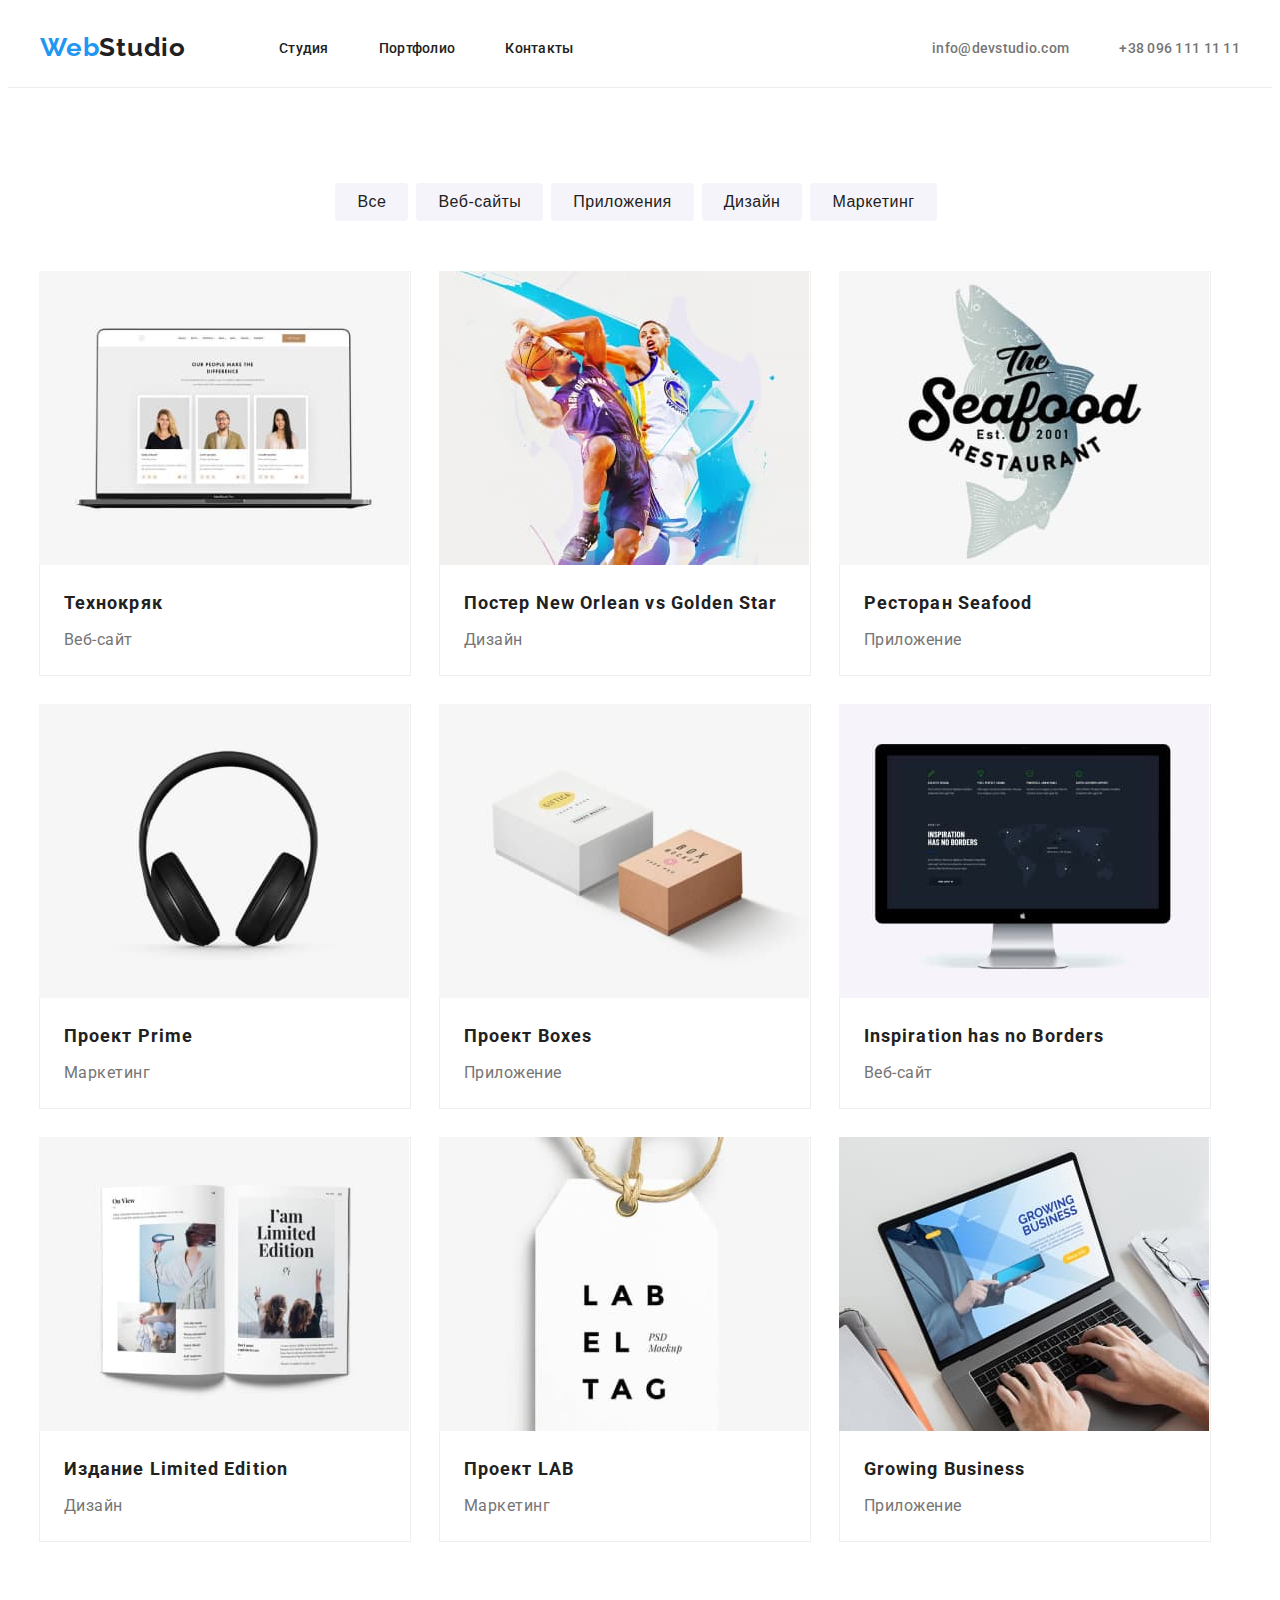
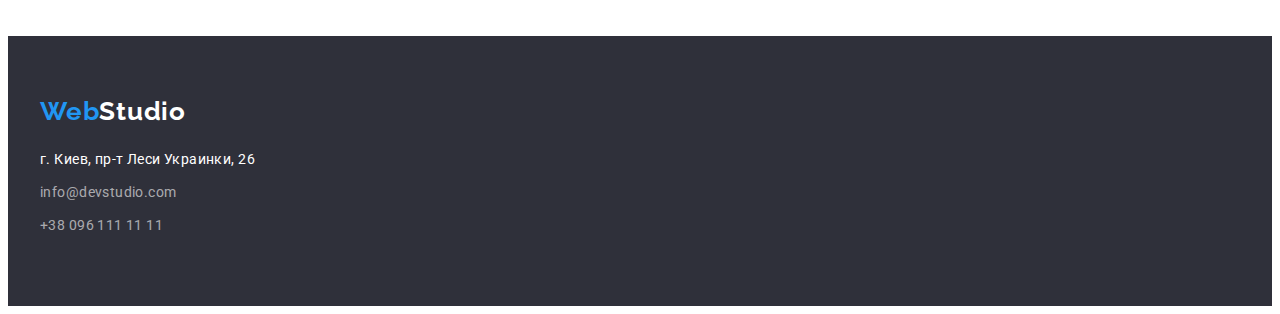
==== portfolio.html @ 7d206dc2 "create" ====
<!DOCTYPE html>
<html lang="ru">
  <head>
    <meta charset="utf-8" />
    <meta http-equiv="X-UA-Compatible" content="IE=edge" />
    <meta name="viewport" content="width=device-width, initial-scale=1.0" />
    <title>Портфолио</title>
    <link rel="preconnect" href="https://fonts.googleapis.com" />
    <link rel="preconnect" href="https://fonts.gstatic.com" crossorigin />
    <link
      href="https://fonts.googleapis.com/css2?family=Raleway:wght@700&family=Roboto:wght@400;500;700;900&display=swap"
      rel="stylesheet"
    />
    <link
      rel="stylesheet"
      href="https://cdnjs.cloudflare.com/ajax/libs/modern-normalize/1.1.0/modern-normalize.min.css"
      integrity="sha512-wpPYUAdjBVSE4KJnH1VR1HeZfpl1ub8YT/NKx4PuQ5NmX2tKuGu6U/JRp5y+Y8XG2tV+wKQpNHVUX03MfMFn9Q=="
      crossorigin="anonymous"
      referrerpolicy="no-referrer"
    />
    <link rel="stylesheet" href="./css/reset.css" />
    <link rel="stylesheet" href="./css/styles.css" />
  </head>
  <header class="header">
    <div class="container">
      <nav class="navigation">
        <a class="logo main-logo" href="./index.html">Web<span>Studio</span></a>
        <ul class="pages">
          <li><a class="page" href="./index.html">Студия</a></li>
          <li><a class="page" href="./portfolio.html">Портфолио</a></li>
          <li><a class="page" href="">Контакты</a></li>
        </ul>
      </nav>
      <ul class="header-contacts">
        <li>
          <a class="header-contact" href="mailto:info@devstudio.com"
            >info@devstudio.com</a
          >
        </li>
        <li>
          <a class="header-contact" href="tel:+380961111111"
            >+38 096 111 11 11</a
          >
        </li>
      </ul>
    </div>
  </header>
  <main>
    <section class="portfolio section">
      <div class="container">
        <h1 class="visually-hidden">Типы услуг</h1>
        <ul class="buttons-list">
          <li class="buttons-item">
            <button class="button" type="button">Все</button>
          </li>
          <li class="buttons-item">
            <button class="button" type="button">Веб-сайты</button>
          </li>
          <li class="buttons-item">
            <button class="button" type="button">Приложения</button>
          </li>
          <li class="buttons-item">
            <button class="button" type="button">Дизайн</button>
          </li>
          <li class="buttons-item">
            <button class="button" type="button">Маркетинг</button>
          </li>
        </ul>
        <h2 class="visually-hidden">Выполненные работы</h2>
        <ul class="works">
          <li class="work">
            <a href="">
              <img
                class="work-img"
                src="./images/technocrack.jpg"
                alt="Веб-сайт Технокряк"
                width="370"
                height="294"
              />
            </a>
            <div class="work-description">
              <h3 class="work-title">Технокряк</h3>
              <p class="work-type">Веб-сайт</p>
            </div>
          </li>
          <li class="work">
            <a href="">
              <img
                class="work-img"
                src="./images/poster_basketball.jpg"
                alt="Постер с баскетболистами"
                width="370"
                height="294"
              />
            </a>
            <div class="work-description">
              <h3 class="work-title">Постер New Orlean vs Golden Star</h3>
              <p class="work-type">Дизайн</p>
            </div>
          </li>
          <li class="work">
            <a href="">
              <img
                class="work-img"
                src="./images/seafood.jpg"
                alt="Seafood restaurant"
                width="370"
                height="294"
              />
            </a>
            <div class="work-description">
              <h3 class="work-title">Ресторан Seafood</h3>
              <p class="work-type">Приложение</p>
            </div>
          </li>
          <li class="work">
            <a href=""
              ><img
                class="work-img"
                src="./images/headphones.jpg"
                alt="Наушники"
                width="370"
                height="294"
            /></a>
            <div class="work-description">
              <h3 class="work-title">Проект Prime</h3>
              <p class="work-type">Маркетинг</p>
            </div>
          </li>
          <li class="work">
            <a href="">
              <img
                class="work-img"
                src="./images/boxes.jpg"
                alt="Коробки"
                width="370"
                height="294"
              />
            </a>
            <div class="work-description">
              <h3 class="work-title">Проект Boxes</h3>
              <p class="work-type">Приложение</p>
            </div>
          </li>
          <li class="work">
            <a href="">
              <img
                class="work-img"
                src="./images/inspiration.jpg"
                alt="Веб-сайт Inspiration"
                width="370"
                height="294"
              />
            </a>
            <div class="work-description">
              <h3 class="work-title">Inspiration has no Borders</h3>
              <p class="work-type">Веб-сайт</p>
            </div>
          </li>
          <li class="work">
            <a href="">
              <img
                class="work-img"
                src="./images/magazine.jpg"
                alt="Журнал"
                width="370"
                height="294"
              />
            </a>
            <div class="work-description">
              <h3 class="work-title">Издание Limited Edition</h3>
              <p class="work-type">Дизайн</p>
            </div>
          </li>
          <li class="work">
            <a href="">
              <img
                class="work-img"
                src="./images/label.jpg"
                alt="Бирка"
                width="370"
                height="294"
              />
            </a>
            <div class="work-description">
              <h3 class="work-title">Проект LAB</h3>
              <p class="work-type">Маркетинг</p>
            </div>
          </li>
          <li class="work">
            <a href="">
              <img
                class="work-img"
                src="./images/growing_business.jpg"
                alt="Приложение growing business"
                width="370"
                height="294"
              />
            </a>
            <div class="work-description">
              <h3 class="work-title">Growing Business</h3>
              <p class="work-type">Приложение</p>
            </div>
          </li>
        </ul>
      </div>
    </section>
  </main>
  <footer class="footer">
    <div class="container">
      <a href="./index.html" class="logo down-logo">Web<span>Studio</span></a>
      <address>
        <ul class="footer-contacts">
          <li>
            <a
              class="footer-contact"
              href="https://goo.gl/maps/Qa92efD1YAJftuPJ8"
              target="_blank"
              rel="noreferrer noopener"
              ><span class="address">г. Киев, пр-т Леси Украинки, 26</span>
            </a>
          </li>
          <li class="footer-contact">
            <a href="mailto:info@devstudio.com" class="footer-contact"
              >info@devstudio.com</a
            >
          </li>
          <li class="footer-contact">
            <a href="tel:+380961111111" class="footer-contact"
              >+38 096 111 11 11</a
            >
          </li>
        </ul>
      </address>
    </div>
  </footer>
</html>
---- css/styles.css ----
:root {
  --main-color: #212121;
  --accent-color: #2196f3;
  --white-color: #ffffff;
  --text-color: #757575;
  --background-color: #2f303a;
  --team-background: #f5f4fa;
  --main-font: 14px;
}

body {
  font-family: "roboto", sans-serif;
}

.visually-hidden {
  width: 1px;
  height: 1px;
  overflow: hidden;
  margin: 0;
  padding: 0;
  opacity: 0;
}

/*----------BOXES----------*/

.section {
  padding: 94px 0;
  margin: 0 0;
}

.container {
  width: 1200px;
  padding: 0 15px;
  margin: auto;
}

/*----------HEADER----------*/

.header {
  background-color: var(--white-color);
  border-bottom: solid 1px #ececec;
}

.header > .container {
  display: flex;
  justify-content: space-between;
  align-items: center;
  margin: auto;
}

.navigation {
  display: flex;
  align-items: inherit;
  padding: 24px 0;
}

.logo {
  font-family: "raleway";
  font-style: normal;
  font-weight: 700;
  font-size: 26px;
  line-height: calc(31 / 26);
  letter-spacing: 0.03em;
  color: var(--accent-color);
  margin-right: 93px;
}

.main-logo span {
  color: var(--main-color);
}

.pages {
  display: flex;
  margin: 0;
  padding: 0;
}

.pages li:last-child {
  margin: 0;
}

.page {
  font-weight: 500;
  font-size: var(--main-font);
  line-height: calc(16 / 14);
  letter-spacing: 0.02em;
  color: var(--main-color);
  margin-right: 50px;
}

.page:hover,
.page:focus {
  color: var(--accent-color);
}

.header-contacts {
  display: inline-flex;
  margin: 0;
  padding: 0;
}

.header-contact {
  font-style: normal;
  font-size: var(--main-font);
  font-weight: 500;
  line-height: calc(16 / 14);
  letter-spacing: 0.02em;
  color: var(--text-color);
}

.header-contacts li:first-child {
  margin-right: 50px;
}

.header-contact:hover,
.header-contact:focus {
  color: var(--accent-color);
}

/*----------FOOTER----------*/

.footer {
  /*цвет сделал, чтоб видеть шрифт элемента*/
  background-color: var(--background-color);
  padding: 60px 0;
}

.footer-contacts {
  margin: 0 0;
  padding: 0 0;
}

.down-logo {
  display: block;
  margin-bottom: 20px;
}

.down-logo span {
  color: var(--white-color);
}

.footer-contact {
  font-style: normal;
  font-size: var(--main-font);
  font-weight: 400;
  line-height: calc(24 / 14);
  letter-spacing: 0.03em;
  color: rgba(255, 255, 255, 0.6);
  width: 231px;
  display: block;
}

.address {
  font-style: normal;
  font-weight: 400;
  font-size: var(--main-font);
  line-height: calc(24 / 14);
  color: var(--white-color);
  display: block;
}

.footer-contact:hover,
.footer-contact:focus,
.address:hover,
.address:focus {
  color: var(--accent-color);
}

.footer-contact {
  margin-bottom: 9px;
}

.footer-contacts li:last-child {
  margin-bottom: 0;
}

/*----------HERO----------*/

.hero {
  /*цвет сделал, чтоб видеть шрифт элемента*/
  background-color: var(--background-color);
  margin: 0 0;
  text-align: center;
  padding: 200px 0;
}

.slogan {
  font-weight: 900;
  font-size: 44px;
  line-height: calc(60 / 44);
  letter-spacing: 0.06em;
  text-transform: uppercase;
  color: var(--white-color);
  text-align: center;
  width: 696px;
  margin: 0 auto 30px;
  padding: 0;
}

.to-book {
  font-weight: 700;
  font-size: 16px;
  line-height: calc(30 / 16);
  text-align: center;
  letter-spacing: 0.06em;
  color: var(--white-color);
  background: var(--accent-color);
  padding: 10px 32px;
  border-radius: 4px;
  margin: 0 auto;
}

.to-book:hover,
.to-book:focus {
  background-color: #188ce8;
}

/*----------BENEFITS----------*/

.benefits {
  background-color: var(--white-color);
}

.benefits-list {
  margin: 0 0;
  padding: 0 0;
  display: flex;
  justify-content: space-between;
}

.item {
  width: 270px;
}

.benefit {
  font-size: var(--main-font);
  line-height: calc(16 / 14);
  letter-spacing: 0.03em;
  text-transform: uppercase;
  color: var(--main-color);
  margin: 0 0 10px;
  padding: 0;
}

.description {
  font-size: var(--main-font);
  line-height: calc(24 / 14);
  letter-spacing: 0.03em;
  color: var(--text-color);
  margin: 0;
  padding: 0;
}

/*----------SKILLS----------*/

.skills {
  padding-top: 0;
  background-color: var(--white-color);
}

.skills-header {
  font-size: 36px;
  line-height: calc(42 / 36);
  text-align: center;
  letter-spacing: 0.03em;
  color: var(--main-color);
  margin: 0 0 50px;
  padding: 0 0;
}

.skills-list {
  margin: 0 0;
  padding: 0 0;
  display: flex;
  justify-content: space-between;
}

.skills-performance {
  display: block;
}

/*----------TEAM----------*/

.team {
  background-color: var(--team-background);
}

.team-header {
  font-size: 36px;
  line-height: calc(42 / 36);
  text-align: center;
  letter-spacing: 0.03em;
  color: var(--main-color);
  margin: 0 0 50px;
  padding: 0 0;
}

.cards {
  margin: 0 0;
  padding: 0 0;
  display: flex;
  justify-content: space-between;
}

.card {
  width: 270px;
  background-color: var(--white-color);
  box-shadow: 0px 1px 3px rgba(0, 0, 0, 0.12), 0px 1px 1px rgba(0, 0, 0, 0.14),
    0px 2px 1px rgba(0, 0, 0, 0.2);
  border-radius: 0px 0px 4px 4px;
  margin: 0 0;
  padding: 0 0;
}

.team-img {
  display: block;
}

.member {
  padding: 30px 0;
  text-align: center;
}

.name {
  font-weight: 500;
  font-size: 16px;
  line-height: calc(19 / 16);
  text-align: center;
  letter-spacing: 0.03em;
  color: var(--main-color);
  margin: 0 0 10px;
  padding: 0 0;
}

.role {
  font-size: 16px;
  line-height: calc(19 / 16);
  text-align: center;
  letter-spacing: 0.03em;
  color: var(--text-color);
  margin: 0 0;
  padding: 0 0;
}

/*--------------------PORTFOLIO-PAGE--------------------*/

/*----------BUTTONS-----------*/

.buttons-list {
  margin: 0 0;
  padding: 0 0;
  display: flex;
  justify-content: center;
}

.buttons-item {
  margin-right: 8px;
}

.buttons li:last-child {
  margin-right: 0;
}

.button {
  font-weight: 500;
  font-size: 16px;
  line-height: calc(26 / 16);
  text-align: center;
  letter-spacing: 0.03em;
  color: var(--main-color);
  background: #f5f4fa;
  padding: 6px 22px;
  border-radius: 4px;
  margin-bottom: 50px;
}

.button:hover,
.button:focus {
  background: var(--accent-color);
  color: var(--white-color);
}

/*----------WORKS----------*/

.works {
  width: inherit;
  display: flex;
  flex-wrap: wrap;
  margin-left: -29px;
  margin-top: -29px;
  margin-bottom: 0;
  margin-right: 0;
  padding: 0 0;
}

.work {
  background-color: var(--white-color);
  border: 1px solid #eeeeee;
  width: 370px;
  padding: 0 0;
  margin-left: 28px;
  margin-top: 28px;
  flex-basis: calc((100% - 90px) / 3);
}

.work-img {
  display: block;
  margin: -1px 0 0 -1px;
}

.work-description {
  padding: 20px 24px;
}

.work-title {
  font-size: 18px;
  line-height: calc(36 / 18);
  letter-spacing: 0.06em;
  color: var(--main-color);
  margin: 0 0 4px;
  padding: 0 0;
}

.work-type {
  font-size: 16px;
  line-height: calc(30 / 16);
  letter-spacing: 0.03em;
  color: var(--text-color);
  margin: 0 0;
}
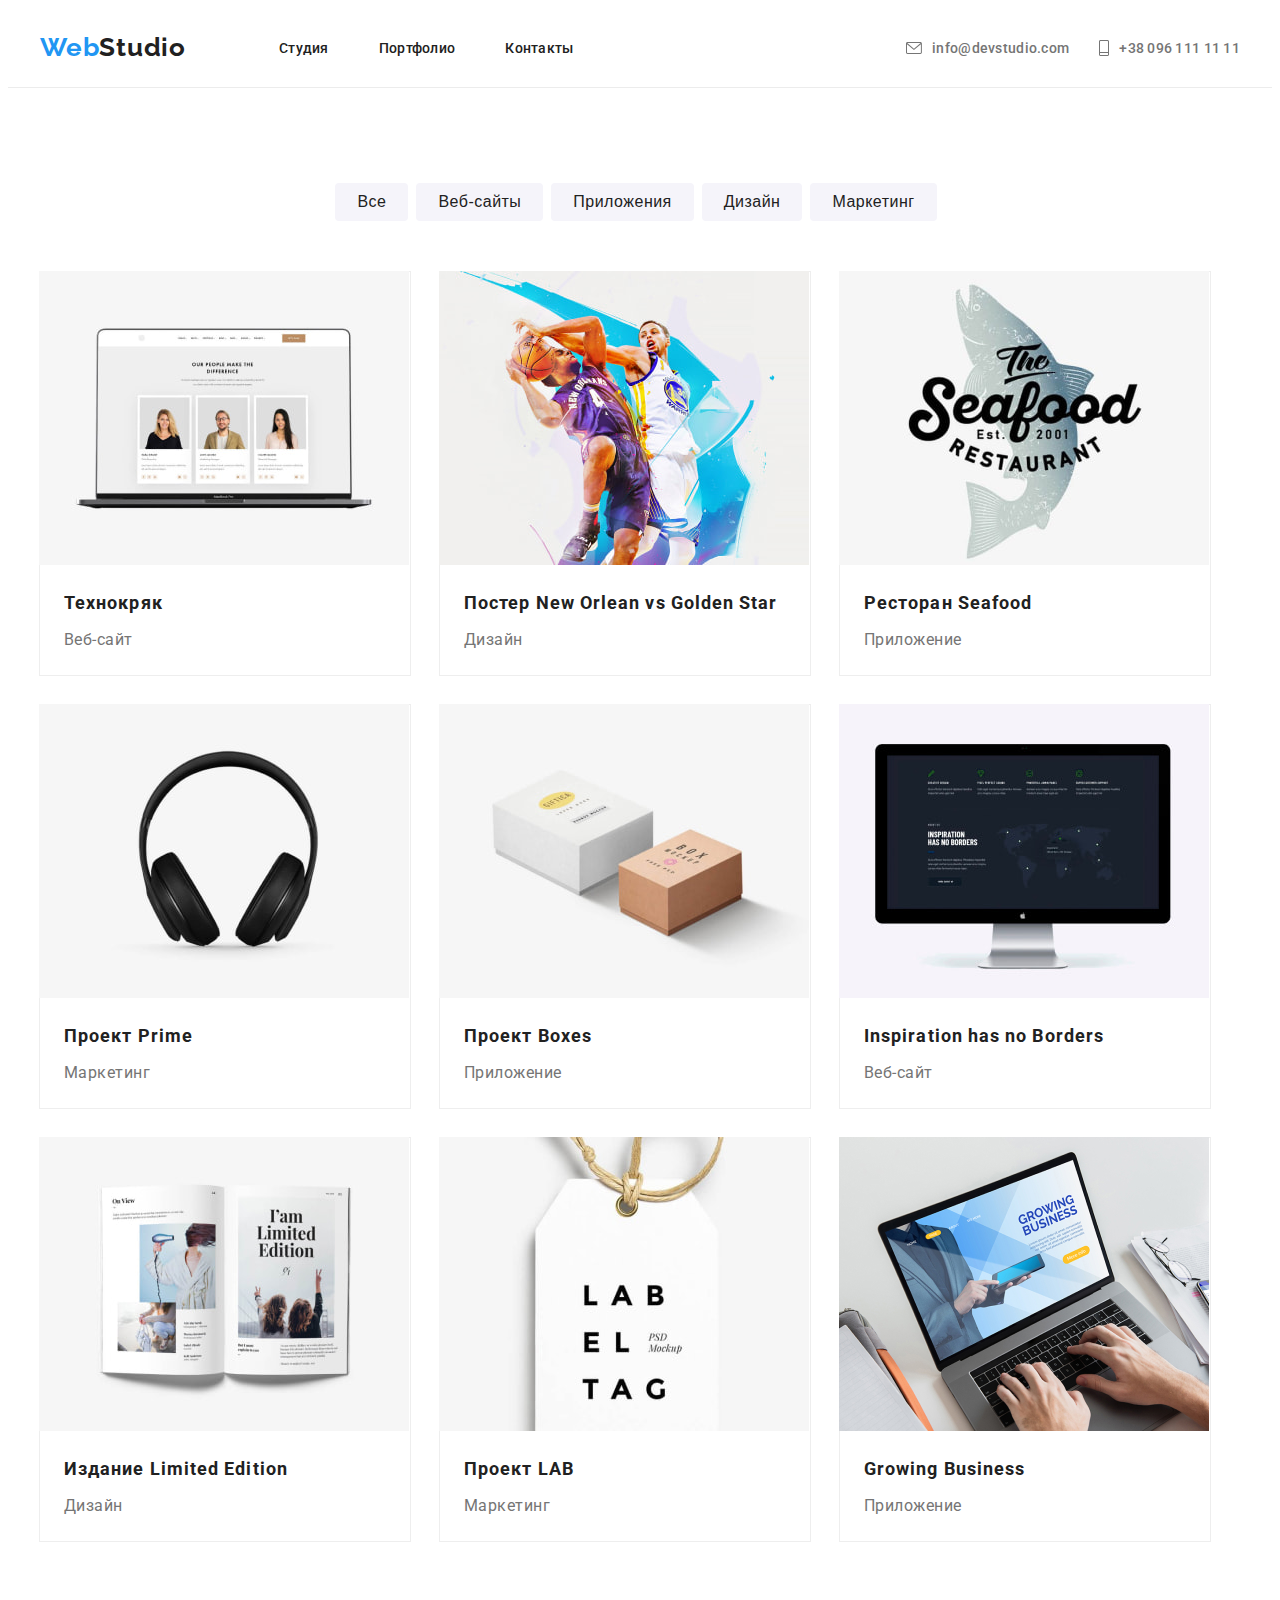
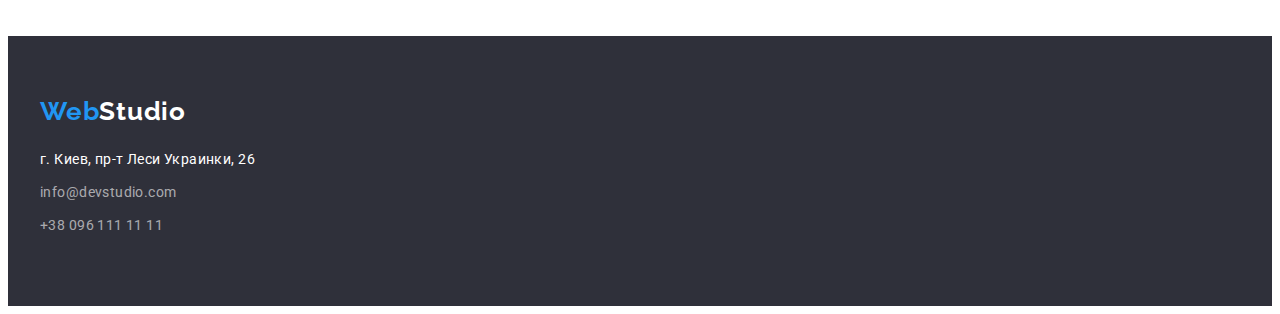
==== commit 0769b710: "start" ====
--- a/portfolio.html
+++ b/portfolio.html
@@ -26,20 +26,30 @@
       <nav class="navigation">
         <a class="logo main-logo" href="./index.html">Web<span>Studio</span></a>
         <ul class="pages">
-          <li><a class="page" href="./index.html">Студия</a></li>
-          <li><a class="page" href="./portfolio.html">Портфолио</a></li>
-          <li><a class="page" href="">Контакты</a></li>
+          <li class="page">
+            <a class="page-link" href="./index.html">Студия</a>
+          </li>
+          <li class="page">
+            <a class="page-link" href="./portfolio.html">Портфолио</a>
+          </li>
+          <li class="page"><a class="page-link" href="">Контакты</a></li>
         </ul>
       </nav>
       <ul class="header-contacts">
-        <li>
-          <a class="header-contact" href="mailto:info@devstudio.com"
-            >info@devstudio.com</a
+        <li class="header-contacts-item">
+          <a class="header-contact" href="mailto:info@devstudio.com">
+            <svg class="contact-icon" width="16" height="12">
+              <use href="./images/symbol-defs.svg#mail"></use>
+            </svg>
+            info@devstudio.com</a
           >
         </li>
-        <li>
-          <a class="header-contact" href="tel:+380961111111"
-            >+38 096 111 11 11</a
+        <li class="header-contacts-item">
+          <a class="header-contact" href="tel:+380961111111">
+            <svg class="contact-icon" width="10" height="16">
+              <use href="./images/symbol-defs.svg#phone"></use>
+            </svg>
+            +38 096 111 11 11</a
           >
         </li>
       </ul>
@@ -69,134 +79,153 @@
         <h2 class="visually-hidden">Выполненные работы</h2>
         <ul class="works">
           <li class="work">
-            <a href="">
-              <img
-                class="work-img"
-                src="./images/technocrack.jpg"
-                alt="Веб-сайт Технокряк"
-                width="370"
-                height="294"
-              />
-            </a>
+            <div>
+              <a href="">
+                <img
+                  class="work-img"
+                  src="./images/technocrack.jpg"
+                  alt="Веб-сайт Технокряк"
+                  width="370"
+                  height="294"
+                />
+              </a>
+            </div>
             <div class="work-description">
               <h3 class="work-title">Технокряк</h3>
               <p class="work-type">Веб-сайт</p>
             </div>
           </li>
           <li class="work">
-            <a href="">
-              <img
-                class="work-img"
-                src="./images/poster_basketball.jpg"
-                alt="Постер с баскетболистами"
-                width="370"
-                height="294"
-              />
-            </a>
+            <div>
+              <a href="">
+                <img
+                  class="work-img"
+                  src="./images/poster_basketball.jpg"
+                  alt="Постер с баскетболистами"
+                  width="370"
+                  height="294"
+                />
+              </a>
+            </div>
             <div class="work-description">
               <h3 class="work-title">Постер New Orlean vs Golden Star</h3>
               <p class="work-type">Дизайн</p>
             </div>
           </li>
           <li class="work">
-            <a href="">
-              <img
-                class="work-img"
-                src="./images/seafood.jpg"
-                alt="Seafood restaurant"
-                width="370"
-                height="294"
-              />
-            </a>
+            <div>
+              <a href="">
+                <img
+                  class="work-img"
+                  src="./images/seafood.jpg"
+                  alt="Seafood restaurant"
+                  width="370"
+                  height="294"
+                />
+              </a>
+            </div>
             <div class="work-description">
               <h3 class="work-title">Ресторан Seafood</h3>
               <p class="work-type">Приложение</p>
             </div>
           </li>
           <li class="work">
-            <a href=""
-              ><img
-                class="work-img"
-                src="./images/headphones.jpg"
-                alt="Наушники"
-                width="370"
-                height="294"
-            /></a>
+            <div>
+              <a href="">
+                <img
+                  class="work-img"
+                  src="./images/headphones.jpg"
+                  alt="Наушники"
+                  width="370"
+                  height="294"
+                />
+              </a>
+            </div>
             <div class="work-description">
               <h3 class="work-title">Проект Prime</h3>
               <p class="work-type">Маркетинг</p>
             </div>
           </li>
           <li class="work">
-            <a href="">
-              <img
-                class="work-img"
-                src="./images/boxes.jpg"
-                alt="Коробки"
-                width="370"
-                height="294"
-              />
-            </a>
+            <div>
+              <a href="">
+                <img
+                  class="work-img"
+                  src="./images/boxes.jpg"
+                  alt="Коробки"
+                  width="370"
+                  height="294"
+                />
+              </a>
+            </div>
             <div class="work-description">
               <h3 class="work-title">Проект Boxes</h3>
               <p class="work-type">Приложение</p>
             </div>
           </li>
           <li class="work">
-            <a href="">
-              <img
-                class="work-img"
-                src="./images/inspiration.jpg"
-                alt="Веб-сайт Inspiration"
-                width="370"
-                height="294"
-              />
-            </a>
+            <div>
+              <a href="">
+                <img
+                  class="work-img"
+                  src="./images/inspiration.jpg"
+                  alt="Веб-сайт Inspiration"
+                  width="370"
+                  height="294"
+                />
+              </a>
+            </div>
             <div class="work-description">
               <h3 class="work-title">Inspiration has no Borders</h3>
               <p class="work-type">Веб-сайт</p>
             </div>
           </li>
           <li class="work">
-            <a href="">
-              <img
-                class="work-img"
-                src="./images/magazine.jpg"
-                alt="Журнал"
-                width="370"
-                height="294"
-              />
-            </a>
+            <div>
+              <a href="">
+                <img
+                  class="work-img"
+                  src="./images/magazine.jpg"
+                  alt="Журнал"
+                  width="370"
+                  height="294"
+                />
+              </a>
+            </div>
             <div class="work-description">
               <h3 class="work-title">Издание Limited Edition</h3>
               <p class="work-type">Дизайн</p>
             </div>
           </li>
           <li class="work">
-            <a href="">
-              <img
-                class="work-img"
-                src="./images/label.jpg"
-                alt="Бирка"
-                width="370"
-                height="294"
-              />
-            </a>
+            <div>
+              <a href="">
+                <img
+                  class="work-img"
+                  src="./images/label.jpg"
+                  alt="Бирка"
+                  width="370"
+                  height="294"
+                />
+              </a>
+            </div>
             <div class="work-description">
               <h3 class="work-title">Проект LAB</h3>
               <p class="work-type">Маркетинг</p>
             </div>
           </li>
           <li class="work">
-            <a href="">
-              <img
-                class="work-img"
-                src="./images/growing_business.jpg"
-                alt="Приложение growing business"
-                width="370"
-                height="294"
-              />
-            </a>
+            <div>
+              <a href="">
+                <img
+                  class="work-img"
+                  src="./images/growing_business.jpg"
+                  alt="Приложение growing business"
+                  width="370"
+                  height="294"
+                />
+              </a>
+            </div>
             <div class="work-description">
               <h3 class="work-title">Growing Business</h3>
               <p class="work-type">Приложение</p>
@@ -208,7 +237,7 @@
   </main>
   <footer class="footer">
     <div class="container">
-      <a href="./index.html" class="logo down-logo">Web<span>Studio</span></a>
+      <a class="logo down-logo" href="./index.html">Web<span>Studio</span></a>
       <address>
         <ul class="footer-contacts">
           <li>
@@ -221,12 +250,12 @@
             </a>
           </li>
           <li class="footer-contact">
-            <a href="mailto:info@devstudio.com" class="footer-contact"
+            <a class="footer-contact" href="mailto:info@devstudio.com"
               >info@devstudio.com</a
             >
           </li>
           <li class="footer-contact">
-            <a href="tel:+380961111111" class="footer-contact"
+            <a class="footer-contact" href="tel:+380961111111"
               >+38 096 111 11 11</a
             >
           </li>
--- a/css/styles.css
+++ b/css/styles.css
@@ -31,7 +31,7 @@
 .container {
   width: 1200px;
   padding: 0 15px;
-  margin: auto;
+  margin: 0 auto;
 }
 
 /*----------HEADER----------*/
@@ -55,6 +55,7 @@
 }
 
 .logo {
+  margin-right: 93px;
   font-family: "raleway";
   font-style: normal;
   font-weight: 700;
@@ -62,7 +63,6 @@
   line-height: calc(31 / 26);
   letter-spacing: 0.03em;
   color: var(--accent-color);
-  margin-right: 93px;
 }
 
 .main-logo span {
@@ -75,41 +75,48 @@
   padding: 0;
 }
 
-.pages li:last-child {
-  margin: 0;
-}
-
-.page {
+.pages :not(:last-child) {
+  margin-right: 50px;
+}
+.page-link {
+  display: block;
   font-weight: 500;
   font-size: var(--main-font);
   line-height: calc(16 / 14);
   letter-spacing: 0.02em;
   color: var(--main-color);
-  margin-right: 50px;
-}
-
-.page:hover,
-.page:focus {
+}
+
+.page-link:hover,
+.page-link:focus {
   color: var(--accent-color);
 }
 
 .header-contacts {
-  display: inline-flex;
+  display: flex;
   margin: 0;
   padding: 0;
 }
 
+.header-contacts :not(:last-child) {
+  margin-right: 30px;
+}
+.contact-icon {
+  display: block;
+  margin-right: 10px;
+  fill: currentColor;
+}
+
 .header-contact {
+  display: flex;
+  align-items: center;
   font-style: normal;
   font-size: var(--main-font);
   font-weight: 500;
   line-height: calc(16 / 14);
   letter-spacing: 0.02em;
+  text-align: center;
   color: var(--text-color);
-}
-
-.header-contacts li:first-child {
-  margin-right: 50px;
 }
 
 .header-contact:hover,
@@ -120,9 +127,8 @@
 /*----------FOOTER----------*/
 
 .footer {
-  /*цвет сделал, чтоб видеть шрифт элемента*/
+  padding: 60px 0;
   background-color: var(--background-color);
-  padding: 60px 0;
 }
 
 .footer-contacts {
@@ -140,23 +146,23 @@
 }
 
 .footer-contact {
+  display: block;
+  width: 231px;
   font-style: normal;
   font-size: var(--main-font);
   font-weight: 400;
   line-height: calc(24 / 14);
   letter-spacing: 0.03em;
   color: rgba(255, 255, 255, 0.6);
-  width: 231px;
-  display: block;
 }
 
 .address {
+  display: block;
   font-style: normal;
   font-weight: 400;
   font-size: var(--main-font);
   line-height: calc(24 / 14);
   color: var(--white-color);
-  display: block;
 }
 
 .footer-contact:hover,
@@ -177,14 +183,21 @@
 /*----------HERO----------*/
 
 .hero {
-  /*цвет сделал, чтоб видеть шрифт элемента*/
+  margin: 0 0;
+  padding: 200px 0;
   background-color: var(--background-color);
-  margin: 0 0;
-  text-align: center;
-  padding: 200px 0;
+  background-image: url(../images/hero-bg.jpg),
+    linear-gradient(rgba(47, 48, 58, 0.4), rgba(47, 48, 58, 0.4));
+  background-repeat: no-repeat;
+  background-position: center;
+  background-size: 1600px cover;
+  text-align: center;
 }
 
 .slogan {
+  max-width: 696px;
+  margin: 0 auto 30px;
+  padding: 0;
   font-weight: 900;
   font-size: 44px;
   line-height: calc(60 / 44);
@@ -192,12 +205,11 @@
   text-transform: uppercase;
   color: var(--white-color);
   text-align: center;
-  width: 696px;
-  margin: 0 auto 30px;
-  padding: 0;
 }
 
 .to-book {
+  padding: 10px 32px;
+  margin: 0 auto;
   font-weight: 700;
   font-size: 16px;
   line-height: calc(30 / 16);
@@ -205,9 +217,7 @@
   letter-spacing: 0.06em;
   color: var(--white-color);
   background: var(--accent-color);
-  padding: 10px 32px;
   border-radius: 4px;
-  margin: 0 auto;
 }
 
 .to-book:hover,
@@ -228,27 +238,41 @@
   justify-content: space-between;
 }
 
-.item {
+.benefits-item {
   width: 270px;
 }
 
+.benefits-card {
+  display: flex;
+  width: 270px;
+  height: 120px;
+  margin-bottom: 30px;
+  background-color: var(--team-background);
+  border-radius: 4px;
+}
+
+.benefits-icon {
+  display: block;
+  margin: auto;
+}
+
 .benefit {
+  margin: 0 0 10px;
+  padding: 0;
   font-size: var(--main-font);
   line-height: calc(16 / 14);
   letter-spacing: 0.03em;
   text-transform: uppercase;
   color: var(--main-color);
-  margin: 0 0 10px;
-  padding: 0;
 }
 
 .description {
+  margin: 0;
+  padding: 0;
   font-size: var(--main-font);
   line-height: calc(24 / 14);
   letter-spacing: 0.03em;
   color: var(--text-color);
-  margin: 0;
-  padding: 0;
 }
 
 /*----------SKILLS----------*/
@@ -259,13 +283,13 @@
 }
 
 .skills-header {
+  margin: 0 0 50px;
+  padding: 0 0;
   font-size: 36px;
   line-height: calc(42 / 36);
   text-align: center;
   letter-spacing: 0.03em;
   color: var(--main-color);
-  margin: 0 0 50px;
-  padding: 0 0;
 }
 
 .skills-list {
@@ -286,13 +310,13 @@
 }
 
 .team-header {
+  margin: 0 0 50px;
+  padding: 0 0;
   font-size: 36px;
   line-height: calc(42 / 36);
   text-align: center;
   letter-spacing: 0.03em;
   color: var(--main-color);
-  margin: 0 0 50px;
-  padding: 0 0;
 }
 
 .cards {
@@ -303,43 +327,43 @@
 }
 
 .card {
+  margin: 0 0;
+  padding: 0 0;
   width: 270px;
   background-color: var(--white-color);
   box-shadow: 0px 1px 3px rgba(0, 0, 0, 0.12), 0px 1px 1px rgba(0, 0, 0, 0.14),
     0px 2px 1px rgba(0, 0, 0, 0.2);
   border-radius: 0px 0px 4px 4px;
-  margin: 0 0;
-  padding: 0 0;
 }
 
 .team-img {
   display: block;
 }
 
-.member {
+.team-mate {
   padding: 30px 0;
   text-align: center;
 }
 
 .name {
+  margin: 0 0 10px;
+  padding: 0 0;
   font-weight: 500;
   font-size: 16px;
   line-height: calc(19 / 16);
   text-align: center;
   letter-spacing: 0.03em;
   color: var(--main-color);
-  margin: 0 0 10px;
-  padding: 0 0;
 }
 
 .role {
+  margin: 0 0;
+  padding: 0 0;
   font-size: 16px;
   line-height: calc(19 / 16);
   text-align: center;
   letter-spacing: 0.03em;
   color: var(--text-color);
-  margin: 0 0;
-  padding: 0 0;
 }
 
 /*--------------------PORTFOLIO-PAGE--------------------*/
@@ -362,6 +386,8 @@
 }
 
 .button {
+  padding: 6px 22px;
+  margin-bottom: 50px;
   font-weight: 500;
   font-size: 16px;
   line-height: calc(26 / 16);
@@ -369,9 +395,7 @@
   letter-spacing: 0.03em;
   color: var(--main-color);
   background: #f5f4fa;
-  padding: 6px 22px;
   border-radius: 4px;
-  margin-bottom: 50px;
 }
 
 .button:hover,
@@ -394,13 +418,13 @@
 }
 
 .work {
-  background-color: var(--white-color);
-  border: 1px solid #eeeeee;
   width: 370px;
   padding: 0 0;
   margin-left: 28px;
   margin-top: 28px;
   flex-basis: calc((100% - 90px) / 3);
+  background-color: var(--white-color);
+  border: 1px solid #eeeeee;
 }
 
 .work-img {
@@ -413,18 +437,18 @@
 }
 
 .work-title {
+  margin: 0 0 4px;
+  padding: 0 0;
   font-size: 18px;
   line-height: calc(36 / 18);
   letter-spacing: 0.06em;
   color: var(--main-color);
-  margin: 0 0 4px;
-  padding: 0 0;
 }
 
 .work-type {
+  margin: 0 0;
   font-size: 16px;
   line-height: calc(30 / 16);
   letter-spacing: 0.03em;
   color: var(--text-color);
-  margin: 0 0;
-}
+}
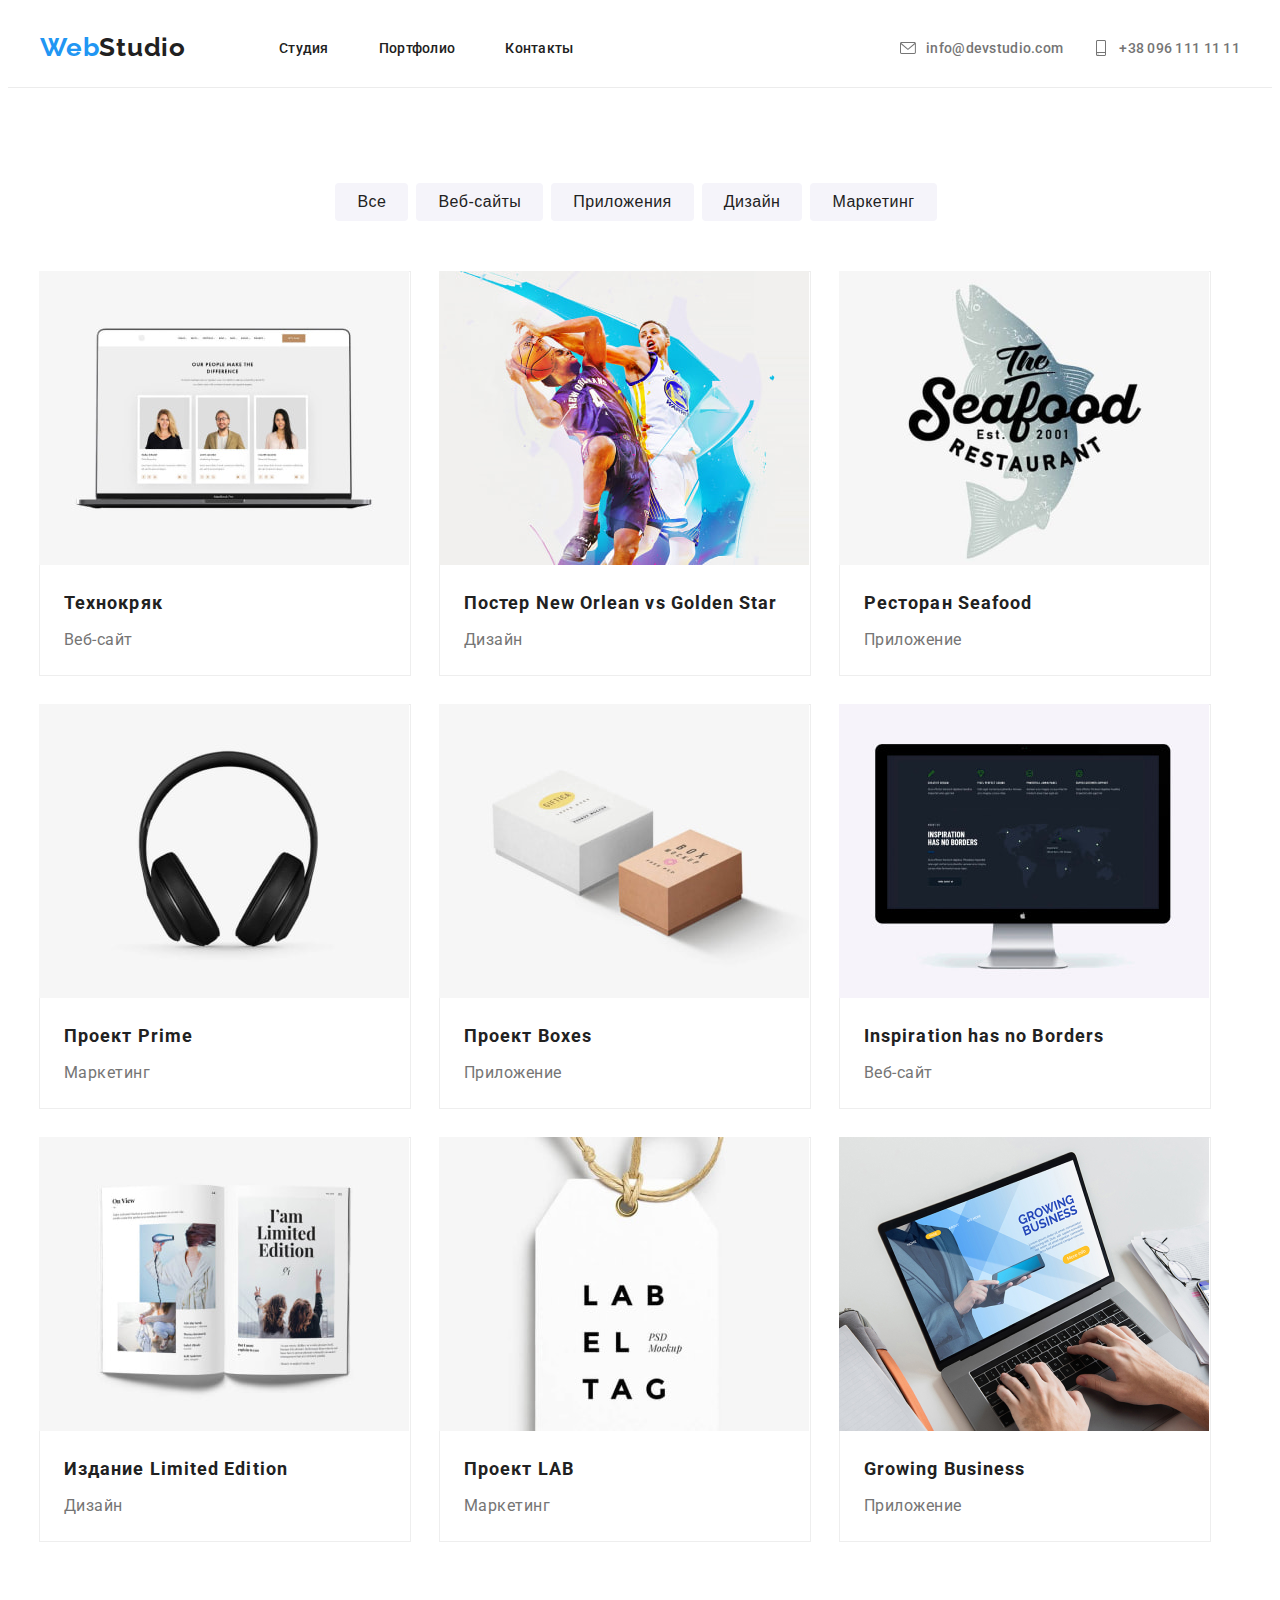
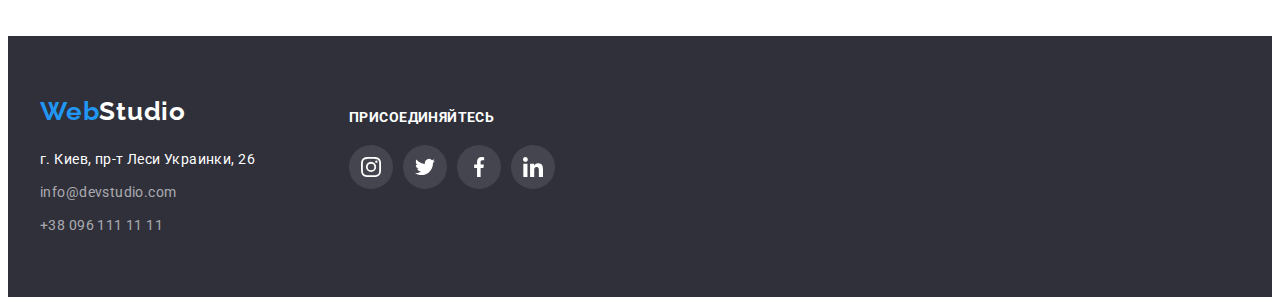
==== commit 6c8d7049: "Для сдачи ДЗ" ====
--- a/portfolio.html
+++ b/portfolio.html
@@ -37,17 +37,16 @@
       </nav>
       <ul class="header-contacts">
         <li class="header-contacts-item">
-          <a class="header-contact" href="mailto:info@devstudio.com">
-            <svg class="contact-icon" width="16" height="12">
-              <use href="./images/symbol-defs.svg#mail"></use>
-            </svg>
-            info@devstudio.com</a
+          <a class="header-contact" href="mailto:info@devstudio.com"
+            ><svg class="contact-icon">
+              <use href="./images/icons.svg#mail"></use></svg
+            >info@devstudio.com</a
           >
         </li>
         <li class="header-contacts-item">
-          <a class="header-contact" href="tel:+380961111111">
-            <svg class="contact-icon" width="10" height="16">
-              <use href="./images/symbol-defs.svg#phone"></use>
+          <a class="header-contact" href="tel:+380961111111"
+            ><svg class="contact-icon">
+              <use href="./images/icons.svg#phone"></use>
             </svg>
             +38 096 111 11 11</a
           >
@@ -236,31 +235,83 @@
     </section>
   </main>
   <footer class="footer">
-    <div class="container">
-      <a class="logo down-logo" href="./index.html">Web<span>Studio</span></a>
-      <address>
-        <ul class="footer-contacts">
-          <li>
+    <div class="container footer-container">
+      <div>
+        <a class="logo down-logo" href="./index.html">Web<span>Studio</span></a>
+        <address>
+          <ul class="footer-contacts">
+            <li class="footer-contacts-item">
+              <a
+                class="footer-contact"
+                href="https://goo.gl/maps/Qa92efD1YAJftuPJ8"
+                target="_blank"
+                rel="noreferrer noopener"
+                ><span class="address">г. Киев, пр-т Леси Украинки, 26</span>
+              </a>
+            </li>
+            <li class="footer-contacts-item">
+              <a class="footer-contact" href="mailto:info@devstudio.com">info@devstudio.com</a>
+            </li>
+            <li class="footer-contacts-item">
+              <a class="footer-contact" href="tel:+380961111111">+38 096 111 11 11</a>
+            </li>
+          </ul>
+        </address>
+      </div>
+      <div class="footer-social-links">
+        <h2 class="visually-hidden">Социальные сети</h2>
+        <h3 class="footer-header">присоединяйтесь</h3>
+        <ul class="footer-links">
+          <li class="footer-links-item">
             <a
-              class="footer-contact"
-              href="https://goo.gl/maps/Qa92efD1YAJftuPJ8"
+              class="footer-link"
+              href="https://www.instagram.com/"
               target="_blank"
               rel="noreferrer noopener"
-              ><span class="address">г. Киев, пр-т Леси Украинки, 26</span>
+            >
+              <svg class="social-link" width="20" height="20">
+                <use href="./images/icons.svg#instagram"></use>
+              </svg>
             </a>
           </li>
-          <li class="footer-contact">
-            <a class="footer-contact" href="mailto:info@devstudio.com"
-              >info@devstudio.com</a
+          <li class="footer-links-item">
+            <a
+              class="footer-link"
+              href="https://twitter.com/"
+              target="_blank"
+              rel="noreferrer noopener"
             >
-          </li>
-          <li class="footer-contact">
-            <a class="footer-contact" href="tel:+380961111111"
-              >+38 096 111 11 11</a
+              <svg class="social-link" width="20" height="20">
+                <use href="./images/icons.svg#twitter"></use>
+              </svg>
+            </a>
+          </li>
+          <li class="footer-links-item">
+            <a
+              class="footer-link"
+              href="https://www.facebook.com/"
+              target="_blank"
+              rel="noreferrer noopener"
             >
+              <svg class="social-link" width="20" height="20">
+                <use href="./images/icons.svg#facebook"></use>
+              </svg>
+            </a>
+          </li>
+          <li class="footer-links-item">
+            <a
+              class="footer-link"
+              href="https://www.linkedin.com/"
+              target="_blank"
+              rel="noreferrer noopener"
+            >
+              <svg class="social-link" width="20" height="20">
+                <use href="./images/icons.svg#linkedin"></use>
+              </svg>
+            </a>
           </li>
         </ul>
-      </address>
+      </div>
     </div>
   </footer>
 </html>
--- a/css/styles.css
+++ b/css/styles.css
@@ -5,11 +5,12 @@
   --text-color: #757575;
   --background-color: #2f303a;
   --team-background: #f5f4fa;
+  --icons-fill: #afb1b8;
   --main-font: 14px;
 }
 
 body {
-  font-family: "roboto", sans-serif;
+  font-family: 'roboto', sans-serif;
 }
 
 .visually-hidden {
@@ -56,7 +57,7 @@
 
 .logo {
   margin-right: 93px;
-  font-family: "raleway";
+  font-family: 'raleway';
   font-style: normal;
   font-weight: 700;
   font-size: 26px;
@@ -102,7 +103,8 @@
   margin-right: 30px;
 }
 .contact-icon {
-  display: block;
+  max-width: 16px;
+  max-height: 16px;
   margin-right: 10px;
   fill: currentColor;
 }
@@ -129,6 +131,10 @@
 .footer {
   padding: 60px 0;
   background-color: var(--background-color);
+}
+
+.footer-container {
+  display: flex;
 }
 
 .footer-contacts {
@@ -172,12 +178,52 @@
   color: var(--accent-color);
 }
 
+.footer-contacts :not(:last-child) {
+  margin-bottom: 9px;
+}
+
 .footer-contact {
-  margin-bottom: 9px;
-}
-
-.footer-contacts li:last-child {
-  margin-bottom: 0;
+  display: block;
+}
+
+.footer-social-links {
+  margin-top: 12px;
+  margin-left: 70px;
+}
+.footer-header {
+  margin: 0 0 20px;
+  padding: 0;
+  font-size: var(--main-font);
+  line-height: calc(16 / 14);
+  letter-spacing: 0.03em;
+  text-transform: uppercase;
+  color: var(--white-color);
+}
+
+.footer-links {
+  display: flex;
+  justify-content: center;
+  margin: 0;
+  padding: 0;
+}
+
+.footer-links :not(:last-child) {
+  margin-right: 10px;
+}
+
+.footer-link {
+  display: flex;
+  width: 44px;
+  height: 44px;
+  border-radius: 50%;
+  background-color: rgba(255, 255, 255, 0.1);
+  color: var(--white-color);
+}
+
+.footer-link:hover,
+.footer-link:focus {
+  background-color: var(--accent-color);
+  color: var(--white-color);
 }
 
 /*----------HERO----------*/
@@ -190,7 +236,7 @@
     linear-gradient(rgba(47, 48, 58, 0.4), rgba(47, 48, 58, 0.4));
   background-repeat: no-repeat;
   background-position: center;
-  background-size: 1600px cover;
+  background-size: 1600px;
   text-align: center;
 }
 
@@ -252,7 +298,8 @@
 }
 
 .benefits-icon {
-  display: block;
+  max-width: 70px;
+  max-height: 70px;
   margin: auto;
 }
 
@@ -357,13 +404,83 @@
 }
 
 .role {
-  margin: 0 0;
+  margin: 0 0 16px;
   padding: 0 0;
   font-size: 16px;
   line-height: calc(19 / 16);
   text-align: center;
   letter-spacing: 0.03em;
   color: var(--text-color);
+}
+
+.team-links {
+  display: flex;
+  justify-content: center;
+  margin: 0;
+  padding: 0;
+}
+
+.team-links :not(:last-child) {
+  margin-right: 10px;
+}
+
+.team-link {
+  display: flex;
+  width: 44px;
+  height: 44px;
+  border-radius: 50%;
+  color: var(--icons-fill);
+}
+
+.team-link:hover,
+.team-link:focus {
+  background-color: var(--accent-color);
+  color: var(--white-color);
+}
+
+.social-link {
+  margin: auto;
+  fill: currentColor;
+}
+
+/*----------CLIENTS----------*/
+
+.clients {
+}
+
+.clients-header {
+  margin: 0 0 50px;
+  padding: 0 0;
+  font-size: 36px;
+  line-height: calc(42 / 36);
+  text-align: center;
+  letter-spacing: 0.03em;
+  color: var(--main-color);
+}
+
+.clients-list {
+  margin: 0;
+  padding: 0;
+  display: flex;
+  justify-content: space-between;
+}
+
+.clients-link {
+  display: block;
+  padding: 16px 32px;
+  border: 1px solid var(--icons-fill);
+  border-radius: 4px;
+  color: var(--icons-fill);
+}
+
+.clients-link:hover,
+.clients-link:focus {
+  border: 1px solid var(--accent-color);
+  color: var(--accent-color);
+}
+
+.clients-icon {
+  fill: currentColor;
 }
 
 /*--------------------PORTFOLIO-PAGE--------------------*/
@@ -402,6 +519,8 @@
 .button:focus {
   background: var(--accent-color);
   color: var(--white-color);
+  box-shadow: 0px 3px 1px rgba(0, 0, 0, 0.1), 0px 1px 2px rgba(0, 0, 0, 0.08),
+    0px 2px 2px rgba(0, 0, 0, 0.12);
 }
 
 /*----------WORKS----------*/
@@ -427,6 +546,11 @@
   border: 1px solid #eeeeee;
 }
 
+.work:hover {
+  box-shadow: 0px 1px 1px rgba(0, 0, 0, 0.12), 0px 4px 4px rgba(0, 0, 0, 0.06),
+    1px 4px 6px rgba(0, 0, 0, 0.16);
+}
+
 .work-img {
   display: block;
   margin: -1px 0 0 -1px;
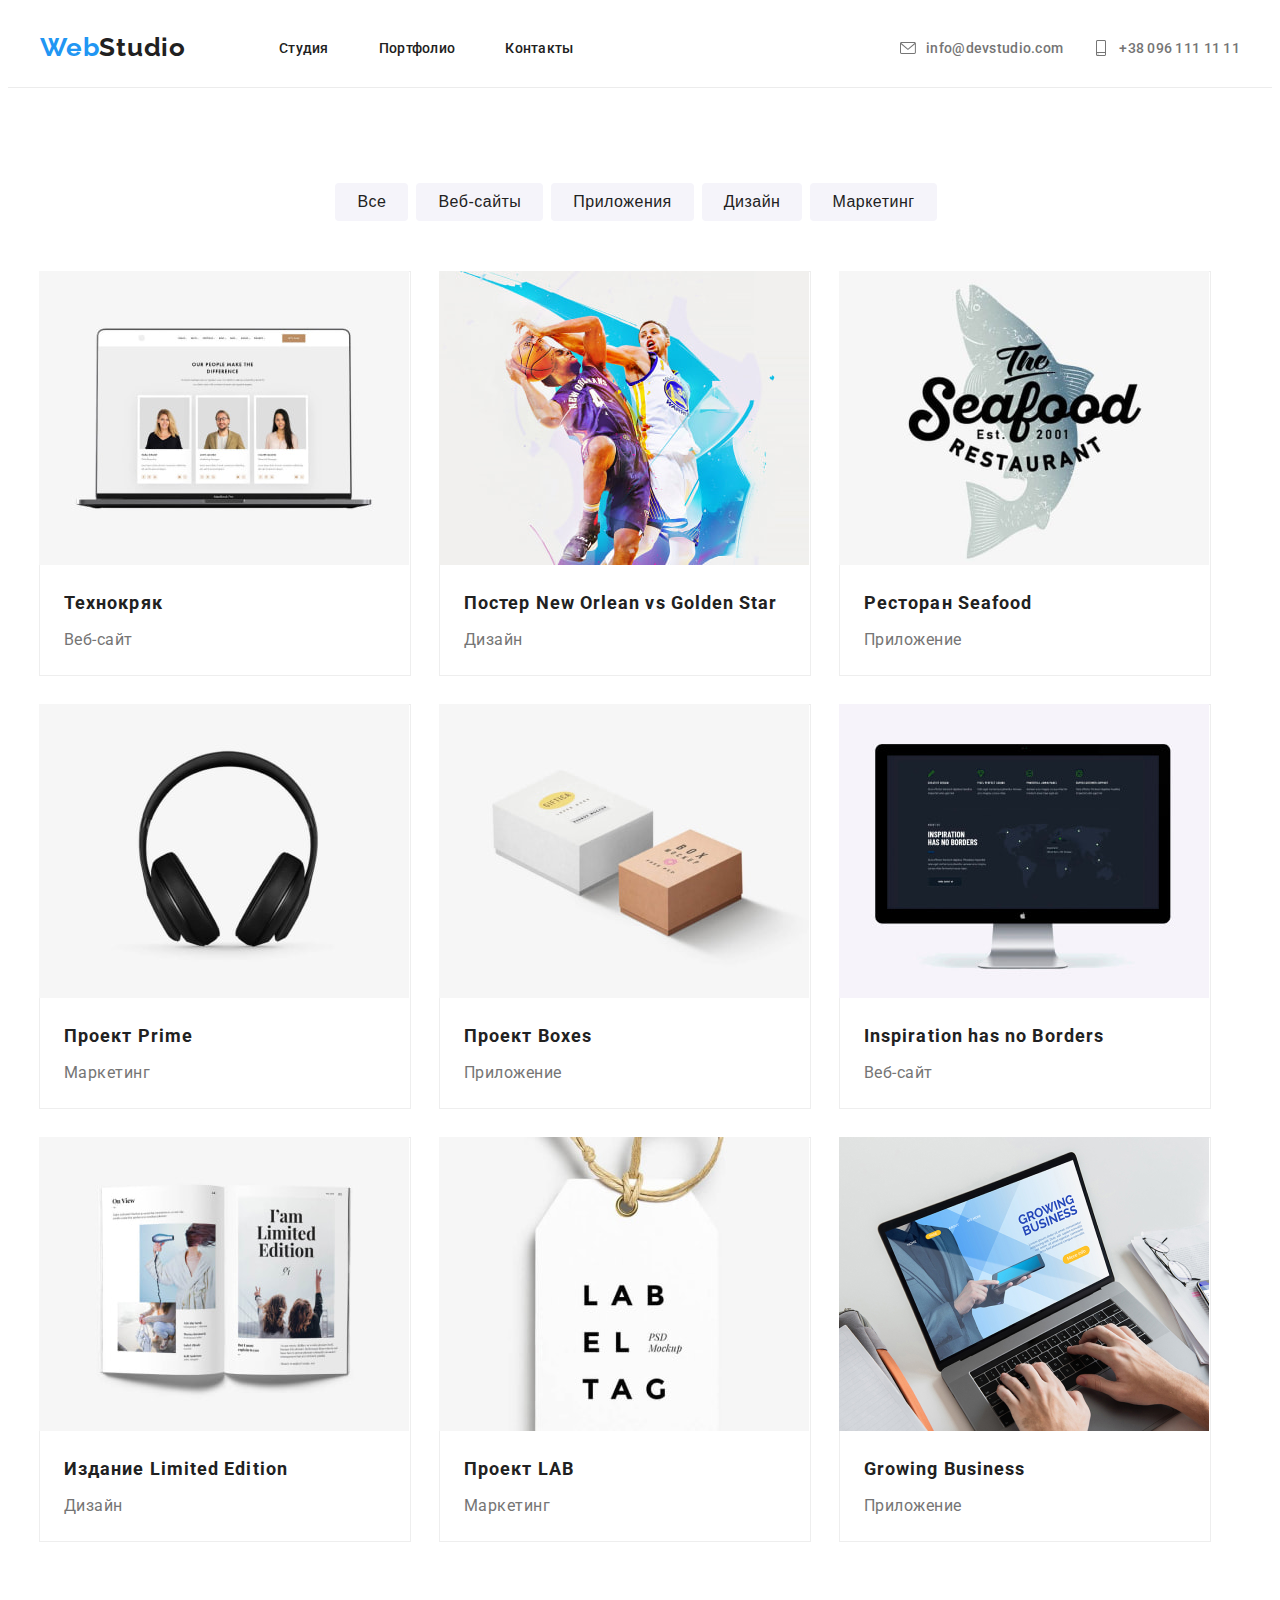
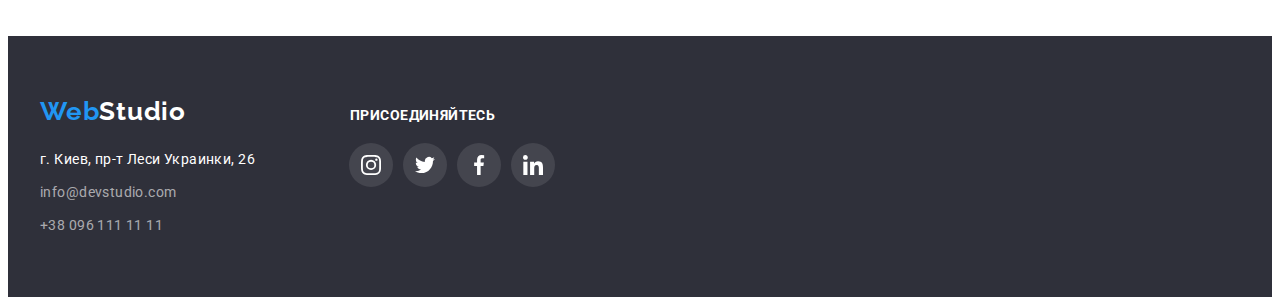
==== commit bc686e4e: "Покращено" ====
--- a/portfolio.html
+++ b/portfolio.html
@@ -238,8 +238,8 @@
     <div class="container footer-container">
       <div>
         <a class="logo down-logo" href="./index.html">Web<span>Studio</span></a>
-        <address>
-          <ul class="footer-contacts">
+        <address class="footer-contacts">
+          <ul class="footer-contacts-list">
             <li class="footer-contacts-item">
               <a
                 class="footer-contact"
@@ -258,59 +258,63 @@
           </ul>
         </address>
       </div>
-      <div class="footer-social-links">
-        <h2 class="visually-hidden">Социальные сети</h2>
-        <h3 class="footer-header">присоединяйтесь</h3>
-        <ul class="footer-links">
-          <li class="footer-links-item">
-            <a
-              class="footer-link"
-              href="https://www.instagram.com/"
-              target="_blank"
-              rel="noreferrer noopener"
-            >
-              <svg class="social-link" width="20" height="20">
-                <use href="./images/icons.svg#instagram"></use>
-              </svg>
-            </a>
-          </li>
-          <li class="footer-links-item">
-            <a
-              class="footer-link"
-              href="https://twitter.com/"
-              target="_blank"
-              rel="noreferrer noopener"
-            >
-              <svg class="social-link" width="20" height="20">
-                <use href="./images/icons.svg#twitter"></use>
-              </svg>
-            </a>
-          </li>
-          <li class="footer-links-item">
-            <a
-              class="footer-link"
-              href="https://www.facebook.com/"
-              target="_blank"
-              rel="noreferrer noopener"
-            >
-              <svg class="social-link" width="20" height="20">
-                <use href="./images/icons.svg#facebook"></use>
-              </svg>
-            </a>
-          </li>
-          <li class="footer-links-item">
-            <a
-              class="footer-link"
-              href="https://www.linkedin.com/"
-              target="_blank"
-              rel="noreferrer noopener"
-            >
-              <svg class="social-link" width="20" height="20">
-                <use href="./images/icons.svg#linkedin"></use>
-              </svg>
-            </a>
-          </li>
-        </ul>
+      <div class="footer-social-box">
+        <div class="footer-head">
+          <h2 class="visually-hidden">Социальные сети</h2>
+          <h3 class="footer-header">присоединяйтесь</h3>
+        </div>
+        <div class="footer-social-links">
+          <ul class="footer-links">
+            <li class="footer-links-item">
+              <a
+                class="footer-link"
+                href="https://www.instagram.com/"
+                target="_blank"
+                rel="noreferrer noopener"
+              >
+                <svg class="social-link" width="20" height="20">
+                  <use href="./images/icons.svg#instagram"></use>
+                </svg>
+              </a>
+            </li>
+            <li class="footer-links-item">
+              <a
+                class="footer-link"
+                href="https://twitter.com/"
+                target="_blank"
+                rel="noreferrer noopener"
+              >
+                <svg class="social-link" width="20" height="20">
+                  <use href="./images/icons.svg#twitter"></use>
+                </svg>
+              </a>
+            </li>
+            <li class="footer-links-item">
+              <a
+                class="footer-link"
+                href="https://www.facebook.com/"
+                target="_blank"
+                rel="noreferrer noopener"
+              >
+                <svg class="social-link" width="20" height="20">
+                  <use href="./images/icons.svg#facebook"></use>
+                </svg>
+              </a>
+            </li>
+            <li class="footer-links-item">
+              <a
+                class="footer-link"
+                href="https://www.linkedin.com/"
+                target="_blank"
+                rel="noreferrer noopener"
+              >
+                <svg class="social-link" width="20" height="20">
+                  <use href="./images/icons.svg#linkedin"></use>
+                </svg>
+              </a>
+            </li>
+          </ul>
+        </div>
       </div>
     </div>
   </footer>
--- a/css/styles.css
+++ b/css/styles.css
@@ -135,11 +135,7 @@
 
 .footer-container {
   display: flex;
-}
-
-.footer-contacts {
-  margin: 0 0;
-  padding: 0 0;
+  align-items: baseline;
 }
 
 .down-logo {
@@ -149,6 +145,11 @@
 
 .down-logo span {
   color: var(--white-color);
+}
+
+.footer-contacts-list {
+  margin: 0 0;
+  padding: 0 0;
 }
 
 .footer-contact {
@@ -178,20 +179,27 @@
   color: var(--accent-color);
 }
 
-.footer-contacts :not(:last-child) {
+.footer-contacts-list :not(:last-child) {
   margin-bottom: 9px;
 }
 
-.footer-contact {
-  display: block;
+.footer-social-box {
+  display: flex;
+  flex-direction: column;
+  margin-left: 70px;
+}
+.footer-head {
+  display: flex;
+  align-items: baseline;
+  margin-bottom: 20px;
 }
 
 .footer-social-links {
-  margin-top: 12px;
-  margin-left: 70px;
-}
+  display: inline;
+}
+
 .footer-header {
-  margin: 0 0 20px;
+  margin: 0 0;
   padding: 0;
   font-size: var(--main-font);
   line-height: calc(16 / 14);
@@ -477,6 +485,7 @@
 .clients-link:focus {
   border: 1px solid var(--accent-color);
   color: var(--accent-color);
+  cursor: pointer;
 }
 
 .clients-icon {
